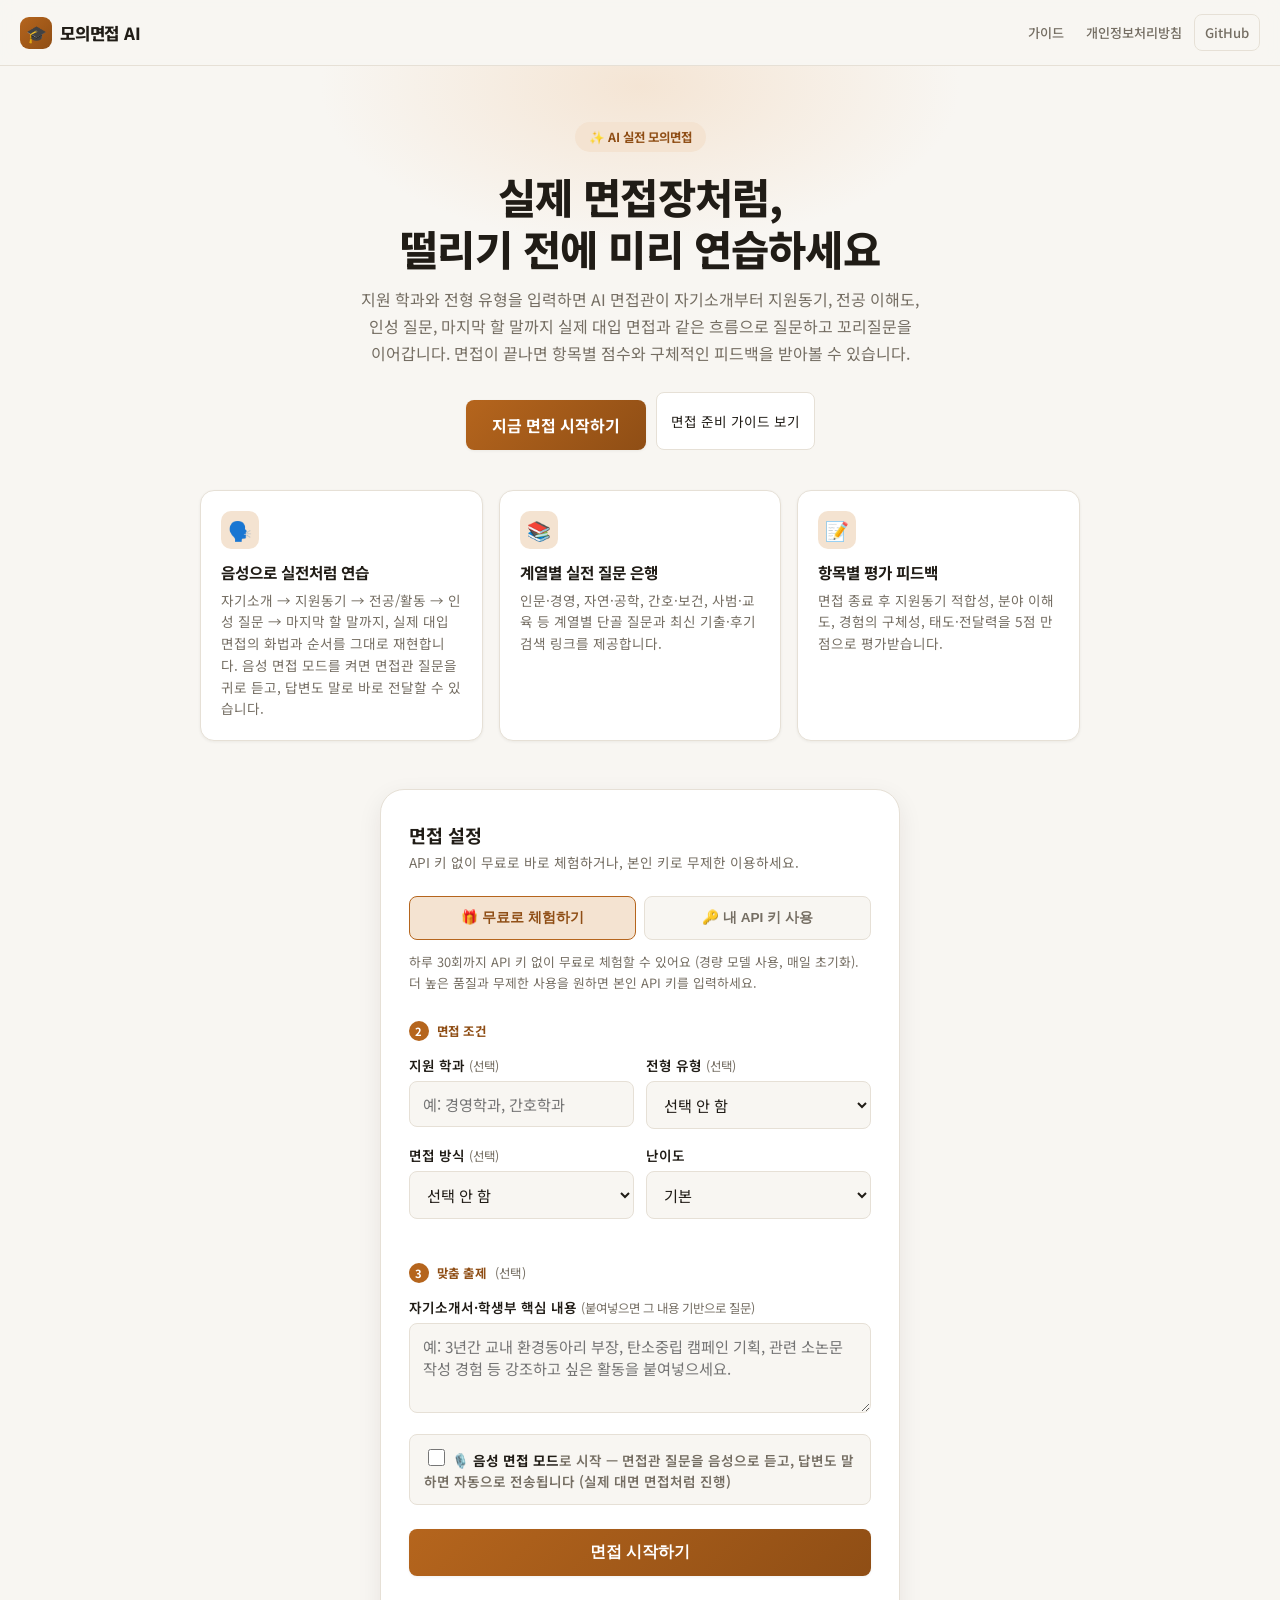
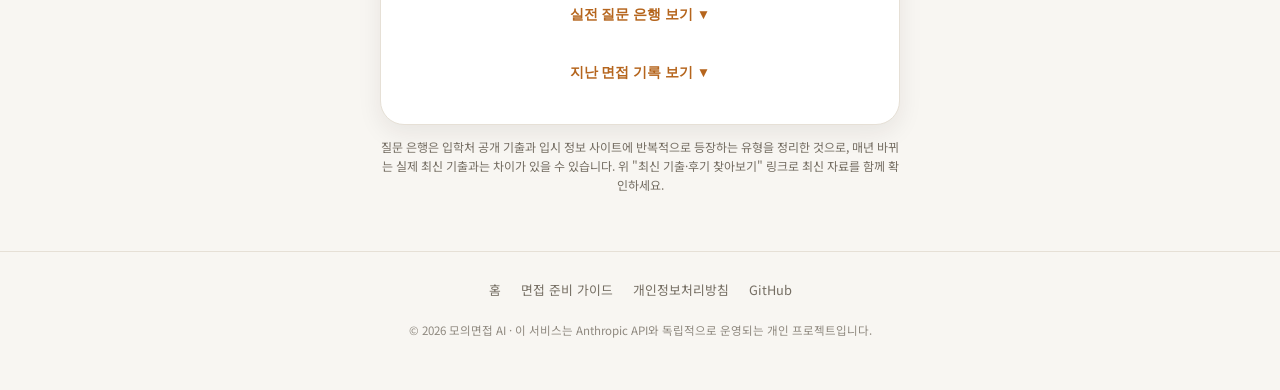
==== index.html @ 10a3ca6e "음성 면접 모드(TTS+STT 자동 대화) 및 최신 대학 면접 실제 방식 정보 추가 - 면접관 질문을 음성으로 읽어주고(Speech Synthesis), 답변도 음성으로   받아 " ====
<!doctype html>
<html lang="ko">
<head>
  <meta charset="UTF-8" />
  <meta name="viewport" content="width=device-width, initial-scale=1.0" />
  <title>모의면접 AI | 대학 입시 실전 면접 연습</title>
  <meta name="description" content="모의면접 AI — 지원 학과와 전형에 맞춰 AI 면접관과 실전처럼 대학 입시 모의면접을 연습하고, 계열별 질문 은행과 항목별 평가 피드백을 받아보세요." />
  <meta name="keywords" content="모의면접 AI, 대입면접, 대학입시, 모의면접, 학생부종합전형, 면접 기출문제, AI 면접 연습" />
  <link rel="canonical" href="https://kimyunsu1001-tech.github.io/univ-mock-interview/" />
  <link rel="icon" href="data:image/svg+xml,%3Csvg xmlns='http://www.w3.org/2000/svg' viewBox='0 0 100 100'%3E%3Ctext y='.9em' font-size='90'%3E%F0%9F%8E%93%3C/text%3E%3C/svg%3E" />
  <link rel="stylesheet" href="style.css" />
  <script async src="https://pagead2.googlesyndication.com/pagead/js/adsbygoogle.js?client=ca-pub-5684853152809871"
     crossorigin="anonymous"></script>
</head>
<body>
  <div id="app">

    <header class="top-nav" id="top-nav">
      <a href="index.html" class="brand"><span class="brand-mark">🎓</span>모의면접 AI</a>
      <nav>
        <a href="guide.html">가이드</a>
        <a href="privacy.html">개인정보처리방침</a>
        <a href="https://github.com/kimyunsu1001-tech/univ-mock-interview" target="_blank" rel="noopener" class="external">GitHub</a>
      </nav>
    </header>

    <section class="hero" id="hero-section">
      <span class="hero-eyebrow">✨ AI 실전 모의면접</span>
      <h1>실제 면접장처럼,<br />떨리기 전에 미리 연습하세요</h1>
      <p class="lead">
        지원 학과와 전형 유형을 입력하면 AI 면접관이 자기소개부터 지원동기,
        전공 이해도, 인성 질문, 마지막 할 말까지 실제 대입 면접과 같은 흐름으로
        질문하고 꼬리질문을 이어갑니다. 면접이 끝나면 항목별 점수와 구체적인
        피드백을 받아볼 수 있습니다.
      </p>
      <div class="hero-cta">
        <a href="#setup-card" class="primary-btn" style="width:auto; padding:13px 26px;">지금 면접 시작하기</a>
        <a href="guide.html" class="ghost-btn" style="display:inline-flex; align-items:center;">면접 준비 가이드 보기</a>
      </div>
    </section>

    <div class="features" id="features-section">
      <div class="feature-card">
        <div class="icon">🗣️</div>
        <h3>음성으로 실전처럼 연습</h3>
        <p>자기소개 → 지원동기 → 전공/활동 → 인성 질문 → 마지막 할 말까지, 실제 대입 면접의 화법과 순서를 그대로 재현합니다. 음성 면접 모드를 켜면 면접관 질문을 귀로 듣고, 답변도 말로 바로 전달할 수 있습니다.</p>
      </div>
      <div class="feature-card">
        <div class="icon">📚</div>
        <h3>계열별 실전 질문 은행</h3>
        <p>인문·경영, 자연·공학, 간호·보건, 사범·교육 등 계열별 단골 질문과 최신 기출·후기 검색 링크를 제공합니다.</p>
      </div>
      <div class="feature-card">
        <div class="icon">📝</div>
        <h3>항목별 평가 피드백</h3>
        <p>면접 종료 후 지원동기 적합성, 분야 이해도, 경험의 구체성, 태도·전달력을 5점 만점으로 평가받습니다.</p>
      </div>
    </div>

    <!-- 설정 화면 -->
    <section id="setup-screen" class="screen">
      <div class="card" id="setup-card">
        <h2 class="card-heading">면접 설정</h2>
        <p class="card-subheading">API 키 없이 무료로 바로 체험하거나, 본인 키로 무제한 이용하세요.</p>

        <div class="mode-tabs" role="tablist">
          <button type="button" id="mode-free-btn" class="mode-tab active" data-mode="free">🎁 무료로 체험하기</button>
          <button type="button" id="mode-own-btn" class="mode-tab" data-mode="own">🔑 내 API 키 사용</button>
        </div>
        <p id="mode-desc" class="mode-desc">
          하루 <strong>30회</strong>까지 API 키 없이 무료로 체험할 수 있어요 (경량 모델 사용, 매일 초기화).
          더 높은 품질과 무제한 사용을 원하면 본인 API 키를 입력하세요.
        </p>

        <div id="api-key-section" hidden>
          <div class="section-label"><span class="num">1</span> API 연결</div>

          <div class="field">
            <label for="api-key">Anthropic API Key <span class="hint">(본인 키, 브라우저에만 저장됨)</span></label>
            <input type="password" id="api-key" placeholder="sk-ant-..." autocomplete="off" />
            <p class="field-help">
              <a href="https://console.anthropic.com/settings/keys" target="_blank" rel="noopener">API 키 발급 방법 &rarr;</a>
            </p>
          </div>

          <div class="field">
            <label for="model">모델 ID <span class="hint">(필요 시 수정 가능)</span></label>
            <input type="text" id="model" value="claude-sonnet-5" />
          </div>
        </div>

        <div class="section-label"><span class="num">2</span> 면접 조건</div>

        <div class="grid-2">
          <div class="field">
            <label for="major">지원 학과 <span class="hint">(선택)</span></label>
            <input type="text" id="major" placeholder="예: 경영학과, 간호학과" />
          </div>
          <div class="field">
            <label for="admission-type">전형 유형 <span class="hint">(선택)</span></label>
            <select id="admission-type">
              <option value="">선택 안 함</option>
              <option value="학생부교과">학생부교과</option>
              <option value="학생부종합">학생부종합</option>
              <option value="논술">논술</option>
              <option value="정시">정시</option>
              <option value="기타">기타</option>
            </select>
          </div>
        </div>

        <div class="grid-2">
          <div class="field">
            <label for="interview-style">면접 방식 <span class="hint">(선택)</span></label>
            <select id="interview-style">
              <option value="">선택 안 함</option>
              <option value="인성면접">인성면접</option>
              <option value="서류기반면접">서류기반면접</option>
              <option value="제시문면접">제시문면접</option>
            </select>
          </div>
          <div class="field">
            <label for="difficulty">난이도</label>
            <select id="difficulty">
              <option value="기본">기본</option>
              <option value="심화">심화</option>
            </select>
          </div>
        </div>

        <div class="section-label"><span class="num">3</span> 맞춤 출제 <span class="hint" style="text-transform:none; font-weight:400;">(선택)</span></div>
        <div class="field">
          <label for="personal-info">자기소개서·학생부 핵심 내용 <span class="hint">(붙여넣으면 그 내용 기반으로 질문)</span></label>
          <textarea id="personal-info" rows="3" placeholder="예: 3년간 교내 환경동아리 부장, 탄소중립 캠페인 기획, 관련 소논문 작성 경험 등 강조하고 싶은 활동을 붙여넣으세요."></textarea>
        </div>

        <div class="field voice-mode-field" id="voice-mode-field" hidden>
          <label class="switch-label" for="voice-mode-checkbox">
            <input type="checkbox" id="voice-mode-checkbox" />
            <span>🎙️ <strong>음성 면접 모드</strong>로 시작 — 면접관 질문을 음성으로 듣고, 답변도 말하면 자동으로 전송됩니다 (실제 대면 면접처럼 진행)</span>
          </label>
        </div>

        <button id="start-btn" class="primary-btn">면접 시작하기</button>
        <p id="setup-error" class="error-msg" hidden></p>

        <button type="button" id="bank-toggle" class="link-btn">실전 질문 은행 보기 ▼</button>
        <div id="question-bank" class="question-bank" hidden>
          <div id="bank-categories"></div>
          <div class="latest-info">
            <h4>최신 기출·후기 찾아보기 <span class="hint">(지원 학과 입력 시 맞춤 검색)</span></h4>
            <div id="latest-links" class="latest-links"></div>
          </div>
        </div>

        <button type="button" id="history-toggle" class="link-btn" hidden>지난 면접 기록 보기 ▼</button>
        <div id="history-panel" class="question-bank" hidden>
          <div id="history-list"></div>
        </div>
      </div>
      <p class="bank-note">
        질문 은행은 입학처 공개 기출과 입시 정보 사이트에 반복적으로
        등장하는 유형을 정리한 것으로, 매년 바뀌는 실제 최신 기출과는
        차이가 있을 수 있습니다. 위 "최신 기출·후기 찾아보기" 링크로
        최신 자료를 함께 확인하세요.
      </p>
    </section>

    <!-- 면접 화면 -->
    <section id="interview-screen" class="screen" hidden>
      <header class="chat-header">
        <div class="chat-header-left">
          <div class="chat-avatar">🎓</div>
          <div class="chat-header-info">
            <strong id="header-title">모의면접</strong>
            <span id="header-sub" class="hint"></span>
          </div>
        </div>
        <div class="chat-header-right">
          <span id="chat-timer" class="chat-timer">⏱ 00:00</span>
          <button type="button" id="voice-mode-btn" class="ghost-btn" title="음성 면접 모드 켜기/끄기" hidden>🎙️ 음성모드</button>
          <button type="button" id="copy-btn" class="ghost-btn" title="대화 내용 복사">복사</button>
          <button id="restart-btn" class="ghost-btn" title="새 면접 시작">새 면접</button>
        </div>
      </header>

      <div class="progress-track"><div id="progress-fill" class="progress-fill"></div></div>

      <div id="messages" class="messages"></div>

      <form id="chat-form" class="chat-input-row">
        <button type="button" id="mic-btn" class="mic-btn" title="음성으로 답변" hidden>🎤</button>
        <textarea id="chat-input" placeholder="답변을 입력하세요..." rows="2"></textarea>
        <button type="submit" id="send-btn" class="primary-btn">전송</button>
      </form>
    </section>

  </div>

  <footer class="site-footer">
    <div class="foot-links">
      <a href="index.html">홈</a>
      <a href="guide.html">면접 준비 가이드</a>
      <a href="privacy.html">개인정보처리방침</a>
      <a href="https://github.com/kimyunsu1001-tech/univ-mock-interview" target="_blank" rel="noopener">GitHub</a>
    </div>
    <p class="foot-note">© 2026 모의면접 AI · 이 서비스는 Anthropic API와 독립적으로 운영되는 개인 프로젝트입니다.</p>
  </footer>

  <script src="app.js"></script>
</body>
</html>
---- style.css ----
@import url("https://fonts.googleapis.com/css2?family=Noto+Sans+KR:wght@400;500;600;700;800&display=swap");

:root {
  --bg: #f8f6f2;
  --bg-alt: #f1ede6;
  --card-bg: #ffffff;
  --text: #201c16;
  --text-muted: #756e63;
  --border: #e6e0d6;
  --accent: #b5651d;
  --accent-strong: #8f4e15;
  --accent-soft: #f4e3d1;
  --accent-contrast: #ffffff;
  --navy: #1f2a3c;
  --bubble-interviewer: #ffffff;
  --bubble-user: #b5651d;
  --bubble-user-text: #ffffff;
  --error: #c0392b;
  --success: #3a7d52;
  --radius-sm: 8px;
  --radius: 14px;
  --radius-lg: 24px;
  --shadow-sm: 0 1px 3px rgba(32, 28, 22, 0.06);
  --shadow-md: 0 8px 24px rgba(32, 28, 22, 0.08);
  --shadow-lg: 0 20px 48px rgba(32, 28, 22, 0.12);
}

@media (prefers-color-scheme: dark) {
  :root:not([data-theme="light"]) {
    --bg: #15161a;
    --bg-alt: #1b1c21;
    --card-bg: #1e2025;
    --text: #f1efe9;
    --text-muted: #9a978f;
    --border: #33353c;
    --accent: #e2965a;
    --accent-strong: #f0ac77;
    --accent-soft: #3a2c1e;
    --accent-contrast: #1a1508;
    --navy: #e9ecf2;
    --bubble-interviewer: #262830;
    --bubble-user: #e2965a;
    --bubble-user-text: #1a1508;
    --shadow-sm: 0 1px 3px rgba(0, 0, 0, 0.3);
    --shadow-md: 0 8px 24px rgba(0, 0, 0, 0.35);
    --shadow-lg: 0 20px 48px rgba(0, 0, 0, 0.45);
  }
}

:root[data-theme="dark"] {
  --bg: #15161a;
  --bg-alt: #1b1c21;
  --card-bg: #1e2025;
  --text: #f1efe9;
  --text-muted: #9a978f;
  --border: #33353c;
  --accent: #e2965a;
  --accent-strong: #f0ac77;
  --accent-soft: #3a2c1e;
  --accent-contrast: #1a1508;
  --navy: #e9ecf2;
  --bubble-interviewer: #262830;
  --bubble-user: #e2965a;
  --bubble-user-text: #1a1508;
  --shadow-sm: 0 1px 3px rgba(0, 0, 0, 0.3);
  --shadow-md: 0 8px 24px rgba(0, 0, 0, 0.35);
  --shadow-lg: 0 20px 48px rgba(0, 0, 0, 0.45);
}

* { box-sizing: border-box; }

html, body {
  margin: 0;
  padding: 0;
  height: 100%;
  background: var(--bg);
  color: var(--text);
  font-family: "Pretendard", "Noto Sans KR", "Apple SD Gothic Neo", "Malgun Gothic", -apple-system, BlinkMacSystemFont, sans-serif;
  -webkit-font-smoothing: antialiased;
}

a { color: inherit; }

#app {
  min-height: 100vh;
  display: flex;
  flex-direction: column;
}

.screen {
  flex: 1;
  display: flex;
  flex-direction: column;
}

.screen[hidden] {
  display: none;
}

/* ---- Top navigation ---- */
.top-nav[hidden] {
  display: none;
}

.top-nav {
  position: sticky;
  top: 0;
  z-index: 20;
  display: flex;
  align-items: center;
  justify-content: space-between;
  padding: 14px 20px;
  background: color-mix(in srgb, var(--bg) 88%, transparent);
  backdrop-filter: blur(10px);
  -webkit-backdrop-filter: blur(10px);
  border-bottom: 1px solid var(--border);
}

.brand {
  display: flex;
  align-items: center;
  gap: 8px;
  font-weight: 800;
  font-size: 1.05rem;
  text-decoration: none;
  color: var(--text);
  letter-spacing: -0.01em;
}

.brand .brand-mark {
  display: inline-flex;
  align-items: center;
  justify-content: center;
  width: 32px;
  height: 32px;
  border-radius: 9px;
  background: linear-gradient(135deg, var(--accent), var(--accent-strong));
  font-size: 1.05rem;
}

.top-nav nav {
  display: flex;
  align-items: center;
  gap: 2px;
  flex-shrink: 0;
}

.top-nav nav a {
  padding: 8px 10px;
  border-radius: var(--radius-sm);
  font-size: 0.82rem;
  font-weight: 500;
  text-decoration: none;
  color: var(--text-muted);
  white-space: nowrap;
  transition: background 0.15s, color 0.15s;
}

.top-nav nav a:hover {
  background: var(--accent-soft);
  color: var(--accent-strong);
}

@media (max-width: 480px) {
  .top-nav {
    padding: 12px 14px;
  }
  .brand {
    font-size: 0.95rem;
  }
  .brand .brand-mark {
    width: 28px;
    height: 28px;
    font-size: 0.9rem;
  }
  .top-nav nav a {
    padding: 7px 8px;
    font-size: 0.76rem;
  }
  .top-nav nav a.external {
    display: none;
  }
}

.top-nav nav a.external {
  border: 1px solid var(--border);
}

/* ---- Hero ---- */
.hero {
  position: relative;
  overflow: hidden;
  padding: 56px 20px 40px;
  text-align: center;
}

.hero::before {
  content: "";
  position: absolute;
  top: -140px;
  left: 50%;
  transform: translateX(-50%);
  width: 640px;
  height: 320px;
  background: radial-gradient(closest-side, var(--accent-soft), transparent);
  opacity: 0.9;
  pointer-events: none;
}

.hero-eyebrow {
  position: relative;
  display: inline-flex;
  align-items: center;
  gap: 6px;
  padding: 6px 14px;
  border-radius: 999px;
  background: var(--accent-soft);
  color: var(--accent-strong);
  font-size: 0.78rem;
  font-weight: 700;
  margin-bottom: 18px;
}

.hero h1 {
  position: relative;
  margin: 0 0 12px;
  font-size: clamp(1.8rem, 5vw, 2.6rem);
  font-weight: 800;
  letter-spacing: -0.02em;
  line-height: 1.25;
}

.hero p.lead {
  position: relative;
  max-width: 560px;
  margin: 0 auto 24px;
  color: var(--text-muted);
  font-size: 1rem;
  line-height: 1.7;
}

.hero-cta {
  position: relative;
  display: inline-flex;
  gap: 10px;
  flex-wrap: wrap;
  justify-content: center;
}

.hero-cta a {
  text-decoration: none;
}

/* ---- Feature cards ---- */
.features[hidden] {
  display: none;
}

.features {
  display: grid;
  grid-template-columns: repeat(3, 1fr);
  gap: 16px;
  max-width: 920px;
  margin: 0 auto;
  padding: 0 20px 48px;
}

@media (max-width: 720px) {
  .features { grid-template-columns: 1fr; }
}

.feature-card {
  background: var(--card-bg);
  border: 1px solid var(--border);
  border-radius: var(--radius);
  padding: 20px;
  box-shadow: var(--shadow-sm);
}

.feature-card .icon {
  display: inline-flex;
  align-items: center;
  justify-content: center;
  width: 38px;
  height: 38px;
  border-radius: 10px;
  background: var(--accent-soft);
  font-size: 1.2rem;
  margin-bottom: 12px;
}

.feature-card h3 {
  margin: 0 0 6px;
  font-size: 0.98rem;
}

.feature-card p {
  margin: 0;
  font-size: 0.85rem;
  color: var(--text-muted);
  line-height: 1.6;
}

/* ---- Setup / content screens ---- */
#setup-screen,
.center-screen {
  align-items: center;
  justify-content: flex-start;
  padding: 0 16px 56px;
}

.card {
  width: 100%;
  max-width: 520px;
  margin: 0 auto;
  background: var(--card-bg);
  border: 1px solid var(--border);
  border-radius: var(--radius-lg);
  box-shadow: var(--shadow-md);
  padding: 32px 28px;
}

.card-heading {
  margin: 0 0 4px;
  font-size: 1.15rem;
  font-weight: 700;
}

.card-subheading {
  margin: 0 0 24px;
  color: var(--text-muted);
  font-size: 0.85rem;
}

.section-label {
  display: flex;
  align-items: center;
  gap: 8px;
  font-size: 0.78rem;
  font-weight: 700;
  color: var(--accent-strong);
  text-transform: uppercase;
  letter-spacing: 0.04em;
  margin: 28px 0 14px;
}

.section-label:first-of-type { margin-top: 0; }

.section-label .num {
  display: inline-flex;
  align-items: center;
  justify-content: center;
  width: 20px;
  height: 20px;
  border-radius: 50%;
  background: var(--accent);
  color: var(--accent-contrast);
  font-size: 0.7rem;
}

.card.wide {
  max-width: 700px;
}

.mode-tabs {
  display: flex;
  gap: 8px;
  margin-bottom: 12px;
}

.mode-tab {
  flex: 1;
  padding: 12px 10px;
  border-radius: var(--radius-sm);
  border: 1px solid var(--border);
  background: var(--bg);
  color: var(--text-muted);
  font-size: 0.85rem;
  font-weight: 700;
  cursor: pointer;
  transition: background 0.15s, border-color 0.15s, color 0.15s;
}

.mode-tab.active {
  background: var(--accent-soft);
  border-color: var(--accent);
  color: var(--accent-strong);
}

.mode-desc {
  margin: 0 0 20px;
  font-size: 0.8rem;
  line-height: 1.6;
  color: var(--text-muted);
}

.free-quota-note {
  font-size: 0.78rem;
  color: var(--text-muted);
  margin-top: 4px;
}

.doc h2 {
  font-size: 1.05rem;
  margin: 24px 0 8px;
}

.doc h2:first-child { margin-top: 0; }

.doc p,
.doc li {
  font-size: 0.92rem;
  line-height: 1.75;
  color: var(--text);
}

.doc ul {
  padding-left: 20px;
  margin: 8px 0;
}

.doc code {
  background: var(--bg);
  padding: 1px 5px;
  border-radius: 4px;
  font-size: 0.85em;
}

.doc a { color: var(--accent); }

.site-footer {
  display: flex;
  flex-direction: column;
  align-items: center;
  gap: 12px;
  padding: 28px 16px 40px;
  border-top: 1px solid var(--border);
  margin-top: auto;
}

.site-footer .foot-links {
  display: flex;
  justify-content: center;
  gap: 20px;
  flex-wrap: wrap;
  font-size: 0.8rem;
}

.site-footer .foot-links a {
  color: var(--text-muted);
  text-decoration: none;
}

.site-footer .foot-links a:hover { text-decoration: underline; }

.site-footer .foot-note {
  font-size: 0.72rem;
  color: var(--text-muted);
  opacity: 0.8;
}

.field {
  margin-bottom: 16px;
}

.field label {
  display: block;
  font-size: 0.85rem;
  font-weight: 600;
  margin-bottom: 6px;
}

.hint {
  color: var(--text-muted);
  font-weight: 400;
  font-size: 0.78rem;
}

.field input[type="text"],
.field input[type="password"],
.field select,
.field textarea {
  width: 100%;
  padding: 11px 13px;
  border-radius: var(--radius-sm);
  border: 1px solid var(--border);
  background: var(--bg);
  color: var(--text);
  font-size: 0.95rem;
  font-family: inherit;
  transition: border-color 0.15s, box-shadow 0.15s;
}

.field input:focus,
.field select:focus,
.field textarea:focus {
  outline: none;
  border-color: var(--accent);
  box-shadow: 0 0 0 3px var(--accent-soft);
}

.field-help {
  margin: 6px 0 0;
  font-size: 0.78rem;
}

.field-help a {
  color: var(--accent);
}

.grid-2 {
  display: grid;
  grid-template-columns: 1fr 1fr;
  gap: 12px;
}

@media (max-width: 420px) {
  .grid-2 { grid-template-columns: 1fr; }
}

.primary-btn {
  width: 100%;
  padding: 13px 16px;
  border: none;
  border-radius: var(--radius-sm);
  background: linear-gradient(135deg, var(--accent), var(--accent-strong));
  color: var(--accent-contrast);
  font-size: 1rem;
  font-weight: 700;
  cursor: pointer;
  margin-top: 8px;
  box-shadow: var(--shadow-sm);
  transition: transform 0.12s, box-shadow 0.12s, opacity 0.12s;
}

.primary-btn:hover { box-shadow: var(--shadow-md); transform: translateY(-1px); }
.primary-btn:active { transform: translateY(0); }
.primary-btn:disabled { opacity: 0.55; cursor: not-allowed; transform: none; box-shadow: none; }

.ghost-btn {
  padding: 8px 14px;
  border: 1px solid var(--border);
  border-radius: var(--radius-sm);
  background: var(--card-bg);
  color: var(--text);
  cursor: pointer;
  font-size: 0.85rem;
  transition: background 0.15s;
}

.ghost-btn:hover { background: var(--accent-soft); }

.ghost-btn.active {
  background: var(--accent-soft);
  border-color: var(--accent);
  color: var(--accent-strong);
}

.switch-label {
  display: flex;
  align-items: flex-start;
  gap: 10px;
  padding: 12px 14px;
  border: 1px solid var(--border);
  border-radius: var(--radius-sm);
  background: var(--bg);
  cursor: pointer;
  font-size: 0.82rem;
  line-height: 1.55;
  color: var(--text-muted);
}

.switch-label input[type="checkbox"] {
  flex-shrink: 0;
  width: 17px;
  height: 17px;
  margin-top: 2px;
  accent-color: var(--accent);
  cursor: pointer;
}

.switch-label strong { color: var(--text); }

.error-msg {
  color: var(--error);
  font-size: 0.85rem;
  margin-top: 12px;
}

.link-btn {
  display: block;
  width: 100%;
  margin-top: 20px;
  padding: 10px 0;
  border: none;
  background: transparent;
  color: var(--accent);
  font-size: 0.85rem;
  font-weight: 700;
  cursor: pointer;
  text-align: center;
  border-radius: var(--radius-sm);
  transition: background 0.15s;
}

.link-btn:hover { background: var(--accent-soft); }

.question-bank {
  border: 1px solid var(--border);
  border-radius: var(--radius);
  padding: 16px;
  margin-top: 4px;
  background: var(--bg-alt);
}

.bank-category { margin-bottom: 14px; }
.bank-category:last-child { margin-bottom: 0; }

.bank-category h4 {
  margin: 0 0 6px;
  font-size: 0.85rem;
  color: var(--accent-strong);
}

.bank-category ul {
  margin: 0;
  padding-left: 18px;
  font-size: 0.85rem;
  line-height: 1.65;
  color: var(--text);
}

.latest-info {
  margin-top: 16px;
  padding-top: 14px;
  border-top: 1px dashed var(--border);
}

.latest-info h4 {
  margin: 0 0 8px;
  font-size: 0.85rem;
}

.latest-links {
  display: flex;
  flex-direction: column;
  gap: 6px;
}

.latest-links a {
  font-size: 0.82rem;
  color: var(--accent);
  text-decoration: none;
}

.latest-links a:hover { text-decoration: underline; }

.bank-note {
  margin: 12px auto 0;
  max-width: 520px;
  font-size: 0.75rem;
  color: var(--text-muted);
  line-height: 1.6;
  text-align: center;
}

/* ---- History panel ---- */
.history-item {
  border: 1px solid var(--border);
  border-radius: var(--radius-sm);
  padding: 12px 14px;
  margin-bottom: 10px;
  background: var(--card-bg);
}

.history-item:last-child { margin-bottom: 0; }

.history-item-head {
  display: flex;
  align-items: center;
  justify-content: space-between;
  gap: 8px;
  cursor: pointer;
}

.history-item-title {
  font-size: 0.85rem;
  font-weight: 600;
}

.history-item-meta {
  font-size: 0.75rem;
  color: var(--text-muted);
  margin-top: 2px;
}

.history-item-actions {
  display: flex;
  gap: 6px;
  flex-shrink: 0;
}

.history-item-actions button {
  border: none;
  background: transparent;
  color: var(--text-muted);
  cursor: pointer;
  font-size: 0.78rem;
  padding: 4px 8px;
  border-radius: 6px;
}

.history-item-actions button:hover { background: var(--accent-soft); color: var(--accent-strong); }

.history-item-body {
  margin-top: 10px;
  padding-top: 10px;
  border-top: 1px dashed var(--border);
  font-size: 0.82rem;
  line-height: 1.6;
  white-space: pre-wrap;
  max-height: 260px;
  overflow-y: auto;
  color: var(--text);
}

.history-empty {
  font-size: 0.82rem;
  color: var(--text-muted);
  text-align: center;
  padding: 8px 0;
}

/* ---- Interview screen ---- */
#interview-screen {
  height: 100vh;
  background: var(--bg-alt);
}

.chat-header {
  display: flex;
  align-items: center;
  justify-content: space-between;
  gap: 12px;
  padding: 12px 16px;
  border-bottom: 1px solid var(--border);
  background: color-mix(in srgb, var(--bg-alt) 90%, transparent);
  backdrop-filter: blur(10px);
  -webkit-backdrop-filter: blur(10px);
}

.chat-header-left {
  display: flex;
  align-items: center;
  gap: 10px;
  min-width: 0;
}

.chat-avatar {
  flex-shrink: 0;
  display: inline-flex;
  align-items: center;
  justify-content: center;
  width: 34px;
  height: 34px;
  border-radius: 10px;
  background: linear-gradient(135deg, var(--accent), var(--accent-strong));
  font-size: 1rem;
}

.chat-header-info { display: flex; flex-direction: column; gap: 1px; min-width: 0; }
.chat-header-info strong {
  font-size: 0.92rem;
  white-space: nowrap;
  overflow: hidden;
  text-overflow: ellipsis;
}
.chat-header-info .hint {
  white-space: nowrap;
  overflow: hidden;
  text-overflow: ellipsis;
}

.chat-header-right {
  display: flex;
  align-items: center;
  gap: 6px;
  flex-shrink: 0;
}

.chat-timer {
  font-size: 0.78rem;
  font-weight: 700;
  color: var(--text-muted);
  font-variant-numeric: tabular-nums;
  padding: 0 4px;
}

.chat-header-right .ghost-btn {
  padding: 7px 10px;
  font-size: 0.78rem;
}

.progress-track {
  height: 3px;
  background: var(--border);
  flex-shrink: 0;
}

.progress-fill {
  height: 100%;
  width: 0%;
  background: linear-gradient(90deg, var(--accent), var(--accent-strong));
  transition: width 0.4s ease;
}

.mic-btn {
  flex-shrink: 0;
  width: 46px;
  height: 46px;
  border-radius: var(--radius);
  border: 1px solid var(--border);
  background: var(--card-bg);
  font-size: 1.1rem;
  cursor: pointer;
  transition: background 0.15s, border-color 0.15s;
}

.mic-btn:hover { background: var(--accent-soft); }

.mic-btn.recording {
  background: var(--error);
  border-color: var(--error);
  animation: mic-pulse 1.1s ease-in-out infinite;
}

@keyframes mic-pulse {
  0%, 100% { box-shadow: 0 0 0 0 rgba(192, 57, 43, 0.45); }
  50% { box-shadow: 0 0 0 8px rgba(192, 57, 43, 0); }
}

@media (max-width: 480px) {
  .chat-header-info strong { max-width: 34vw; }
  .chat-timer { display: none; }
  .chat-header-right .ghost-btn { padding: 6px 8px; font-size: 0.72rem; }
}

.messages {
  flex: 1;
  overflow-y: auto;
  padding: 20px 16px;
  display: flex;
  flex-direction: column;
  gap: 14px;
}

.msg-row {
  display: flex;
  align-items: flex-end;
  gap: 8px;
  max-width: 84%;
  animation: msg-in 0.2s ease;
}

.msg-row.user { align-self: flex-end; flex-direction: row-reverse; }
.msg-row.interviewer { align-self: flex-start; }

.msg-avatar {
  flex-shrink: 0;
  display: inline-flex;
  align-items: center;
  justify-content: center;
  width: 26px;
  height: 26px;
  border-radius: 8px;
  font-size: 0.85rem;
  background: var(--accent-soft);
}

.msg-row.user .msg-avatar {
  background: linear-gradient(135deg, var(--accent), var(--accent-strong));
}

.bubble {
  padding: 11px 15px;
  border-radius: 16px;
  line-height: 1.55;
  font-size: 0.94rem;
  white-space: pre-wrap;
  word-break: break-word;
  box-shadow: var(--shadow-sm);
}

.bubble.interviewer {
  background: var(--bubble-interviewer);
  border: 1px solid var(--border);
  border-bottom-left-radius: 4px;
}

.bubble.user {
  background: var(--bubble-user);
  color: var(--bubble-user-text);
  border-bottom-right-radius: 4px;
}

.bubble.system {
  align-self: center;
  background: transparent;
  color: var(--text-muted);
  font-size: 0.8rem;
  max-width: 90%;
  text-align: center;
  box-shadow: none;
  margin: 0 auto;
}

.bubble.loading {
  color: var(--text-muted);
  font-style: italic;
}

@keyframes msg-in {
  from { opacity: 0; transform: translateY(6px); }
  to { opacity: 1; transform: translateY(0); }
}

.chat-input-row {
  display: flex;
  align-items: flex-end;
  gap: 8px;
  padding: 12px 16px;
  border-top: 1px solid var(--border);
  background: var(--card-bg);
}

.chat-input-row textarea {
  flex: 1;
  resize: none;
  padding: 12px 14px;
  border-radius: var(--radius);
  border: 1px solid var(--border);
  background: var(--bg);
  color: var(--text);
  font-family: inherit;
  font-size: 0.95rem;
  transition: border-color 0.15s, box-shadow 0.15s;
}

.chat-input-row textarea:focus {
  outline: none;
  border-color: var(--accent);
  box-shadow: 0 0 0 3px var(--accent-soft);
}

.chat-input-row .primary-btn {
  width: auto;
  margin-top: 0;
  padding: 0 22px;
  height: 46px;
}
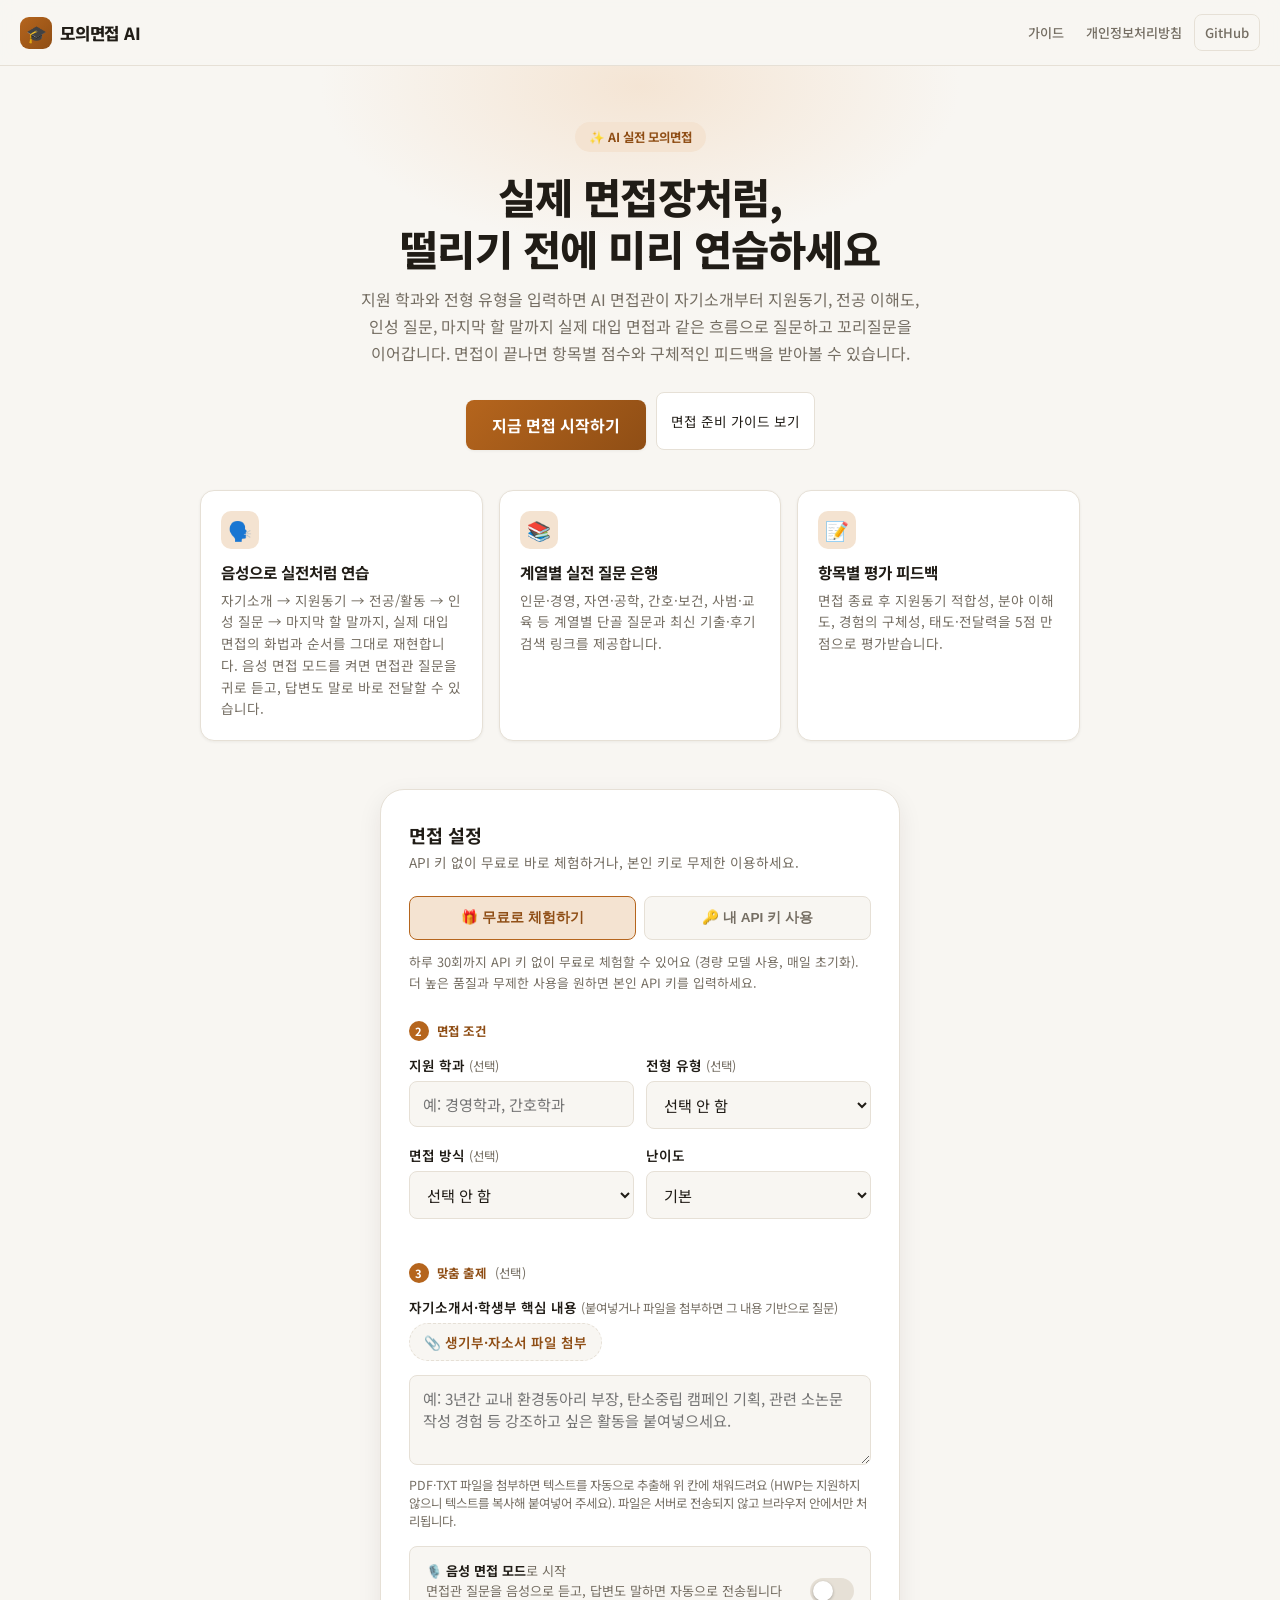
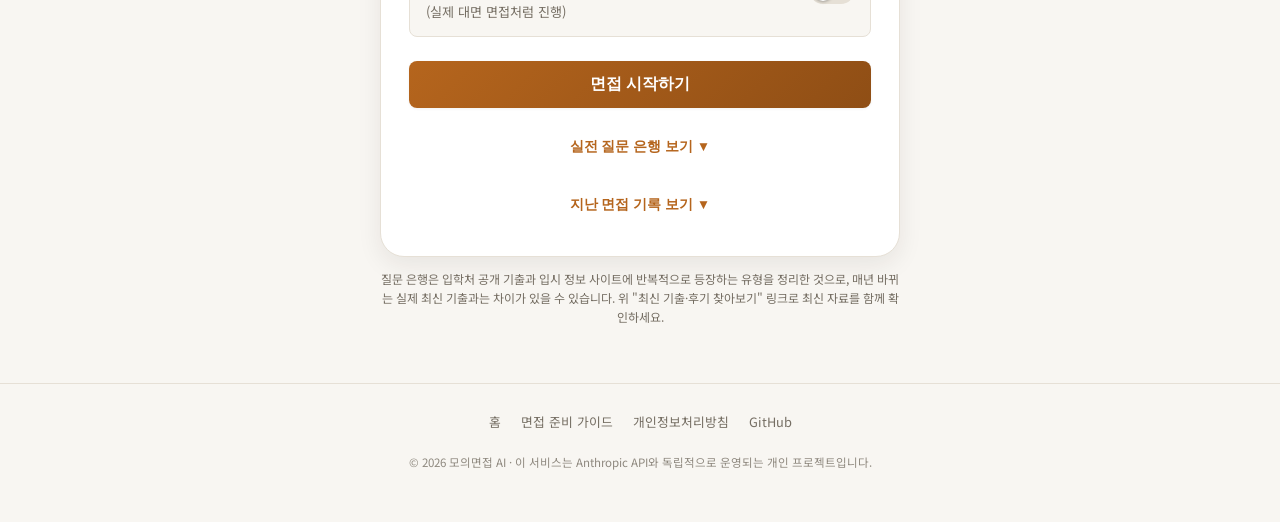
==== commit 38a696d4: "생기부·자소서 PDF/TXT 파일 첨부 기능 추가 - PDF.js(CDN)를 이용해 브라우저 안에서만 텍스트를 추출하는 파일 첨부   버튼을 "맞춤 출제" 영역에 추가 (파일은 서" ====
--- a/index.html
+++ b/index.html
@@ -130,16 +130,23 @@
 
         <div class="section-label"><span class="num">3</span> 맞춤 출제 <span class="hint" style="text-transform:none; font-weight:400;">(선택)</span></div>
         <div class="field">
-          <label for="personal-info">자기소개서·학생부 핵심 내용 <span class="hint">(붙여넣으면 그 내용 기반으로 질문)</span></label>
+          <label for="personal-info">자기소개서·학생부 핵심 내용 <span class="hint">(붙여넣거나 파일을 첨부하면 그 내용 기반으로 질문)</span></label>
+          <div class="file-upload-row">
+            <label for="personal-info-file" class="file-upload-btn">📎 생기부·자소서 파일 첨부</label>
+            <input type="file" id="personal-info-file" accept=".pdf,.txt,application/pdf,text/plain" hidden />
+            <span id="file-upload-status" class="file-upload-status"></span>
+          </div>
           <textarea id="personal-info" rows="3" placeholder="예: 3년간 교내 환경동아리 부장, 탄소중립 캠페인 기획, 관련 소논문 작성 경험 등 강조하고 싶은 활동을 붙여넣으세요."></textarea>
-        </div>
-
-        <div class="field voice-mode-field" id="voice-mode-field" hidden>
-          <label class="switch-label" for="voice-mode-checkbox">
+          <p class="field-help">PDF·TXT 파일을 첨부하면 텍스트를 자동으로 추출해 위 칸에 채워드려요 (HWP는 지원하지 않으니 텍스트를 복사해 붙여넣어 주세요). 파일은 서버로 전송되지 않고 브라우저 안에서만 처리됩니다.</p>
+        </div>
+
+        <label class="toggle-row" id="voice-mode-field" for="voice-mode-checkbox" hidden>
+          <span class="toggle-row-text">🎙️ <strong>음성 면접 모드</strong>로 시작<br />면접관 질문을 음성으로 듣고, 답변도 말하면 자동으로 전송됩니다 (실제 대면 면접처럼 진행)</span>
+          <span class="toggle-switch">
             <input type="checkbox" id="voice-mode-checkbox" />
-            <span>🎙️ <strong>음성 면접 모드</strong>로 시작 — 면접관 질문을 음성으로 듣고, 답변도 말하면 자동으로 전송됩니다 (실제 대면 면접처럼 진행)</span>
-          </label>
-        </div>
+            <span class="toggle-slider"></span>
+          </span>
+        </label>
 
         <button id="start-btn" class="primary-btn">면접 시작하기</button>
         <p id="setup-error" class="error-msg" hidden></p>
@@ -178,7 +185,10 @@
         </div>
         <div class="chat-header-right">
           <span id="chat-timer" class="chat-timer">⏱ 00:00</span>
-          <button type="button" id="voice-mode-btn" class="ghost-btn" title="음성 면접 모드 켜기/끄기" hidden>🎙️ 음성모드</button>
+          <button type="button" id="voice-mode-btn" class="voice-toggle-btn" title="음성 면접 모드 켜기/끄기" hidden>
+            <span class="voice-toggle-dot"></span>
+            <span>🎙️ 음성모드</span>
+          </button>
           <button type="button" id="copy-btn" class="ghost-btn" title="대화 내용 복사">복사</button>
           <button id="restart-btn" class="ghost-btn" title="새 면접 시작">새 면접</button>
         </div>
--- a/style.css
+++ b/style.css
@@ -502,11 +502,49 @@
 .field-help {
   margin: 6px 0 0;
   font-size: 0.78rem;
+  color: var(--text-muted);
 }
 
 .field-help a {
   color: var(--accent);
 }
+
+.file-upload-row {
+  display: flex;
+  align-items: center;
+  flex-wrap: wrap;
+  gap: 10px;
+  margin-bottom: 8px;
+}
+
+.file-upload-btn {
+  display: inline-flex;
+  align-items: center;
+  gap: 6px;
+  padding: 8px 14px;
+  border-radius: 999px;
+  border: 1px dashed var(--border);
+  background: var(--bg);
+  color: var(--accent-strong);
+  font-size: 0.8rem;
+  font-weight: 600;
+  cursor: pointer;
+  transition: background 0.15s, border-color 0.15s;
+}
+
+.file-upload-btn:hover {
+  background: var(--accent-soft);
+  border-color: var(--accent);
+}
+
+.file-upload-status {
+  font-size: 0.78rem;
+  color: var(--text-muted);
+  line-height: 1.5;
+}
+
+.file-upload-status.error { color: var(--error); }
+.file-upload-status.success { color: var(--success); }
 
 .grid-2 {
   display: grid;
@@ -556,30 +594,126 @@
   color: var(--accent-strong);
 }
 
-.switch-label {
-  display: flex;
-  align-items: flex-start;
-  gap: 10px;
-  padding: 12px 14px;
+.toggle-row {
+  display: flex;
+  align-items: center;
+  justify-content: space-between;
+  gap: 14px;
+  padding: 14px 16px;
   border: 1px solid var(--border);
   border-radius: var(--radius-sm);
   background: var(--bg);
   cursor: pointer;
+  margin-bottom: 16px;
+  transition: border-color 0.15s;
+}
+
+.toggle-row:has(input:checked) {
+  border-color: var(--accent);
+}
+
+.toggle-row[hidden] { display: none; }
+
+.toggle-row-text {
   font-size: 0.82rem;
   line-height: 1.55;
   color: var(--text-muted);
 }
 
-.switch-label input[type="checkbox"] {
+.toggle-row-text strong { color: var(--text); }
+
+.toggle-switch {
+  position: relative;
   flex-shrink: 0;
-  width: 17px;
-  height: 17px;
-  margin-top: 2px;
-  accent-color: var(--accent);
+  width: 44px;
+  height: 26px;
+}
+
+.toggle-switch input {
+  position: absolute;
+  opacity: 0;
+  width: 100%;
+  height: 100%;
+  margin: 0;
   cursor: pointer;
 }
 
-.switch-label strong { color: var(--text); }
+.toggle-slider {
+  position: absolute;
+  inset: 0;
+  background: var(--border);
+  border-radius: 999px;
+  pointer-events: none;
+  transition: background 0.2s;
+}
+
+.toggle-slider::before {
+  content: "";
+  position: absolute;
+  width: 20px;
+  height: 20px;
+  left: 3px;
+  top: 3px;
+  background: #ffffff;
+  border-radius: 50%;
+  box-shadow: 0 1px 3px rgba(0, 0, 0, 0.3);
+  transition: transform 0.2s;
+}
+
+.toggle-switch input:checked + .toggle-slider {
+  background: linear-gradient(135deg, var(--accent), var(--accent-strong));
+}
+
+.toggle-switch input:checked + .toggle-slider::before {
+  transform: translateX(18px);
+}
+
+.toggle-switch input:focus-visible + .toggle-slider {
+  box-shadow: 0 0 0 3px var(--accent-soft);
+}
+
+/* ---- Voice mode pill button (chat header) ---- */
+.voice-toggle-btn {
+  display: inline-flex;
+  align-items: center;
+  gap: 6px;
+  padding: 7px 12px 7px 10px;
+  border-radius: 999px;
+  border: 1px solid var(--border);
+  background: var(--card-bg);
+  color: var(--text-muted);
+  font-size: 0.78rem;
+  font-weight: 600;
+  cursor: pointer;
+  transition: background 0.15s, border-color 0.15s, color 0.15s;
+}
+
+.voice-toggle-btn:hover { background: var(--accent-soft); }
+
+.voice-toggle-dot {
+  width: 8px;
+  height: 8px;
+  border-radius: 50%;
+  background: var(--text-muted);
+  flex-shrink: 0;
+  transition: background 0.15s, box-shadow 0.15s;
+}
+
+.voice-toggle-btn.active {
+  background: var(--accent-soft);
+  border-color: var(--accent);
+  color: var(--accent-strong);
+}
+
+.voice-toggle-btn.active .voice-toggle-dot {
+  background: var(--success);
+  box-shadow: 0 0 0 3px color-mix(in srgb, var(--success) 30%, transparent);
+}
+
+@media (max-width: 480px) {
+  .voice-toggle-btn span:last-child { display: none; }
+  .voice-toggle-btn { padding: 7px 8px; }
+}
 
 .error-msg {
   color: var(--error);
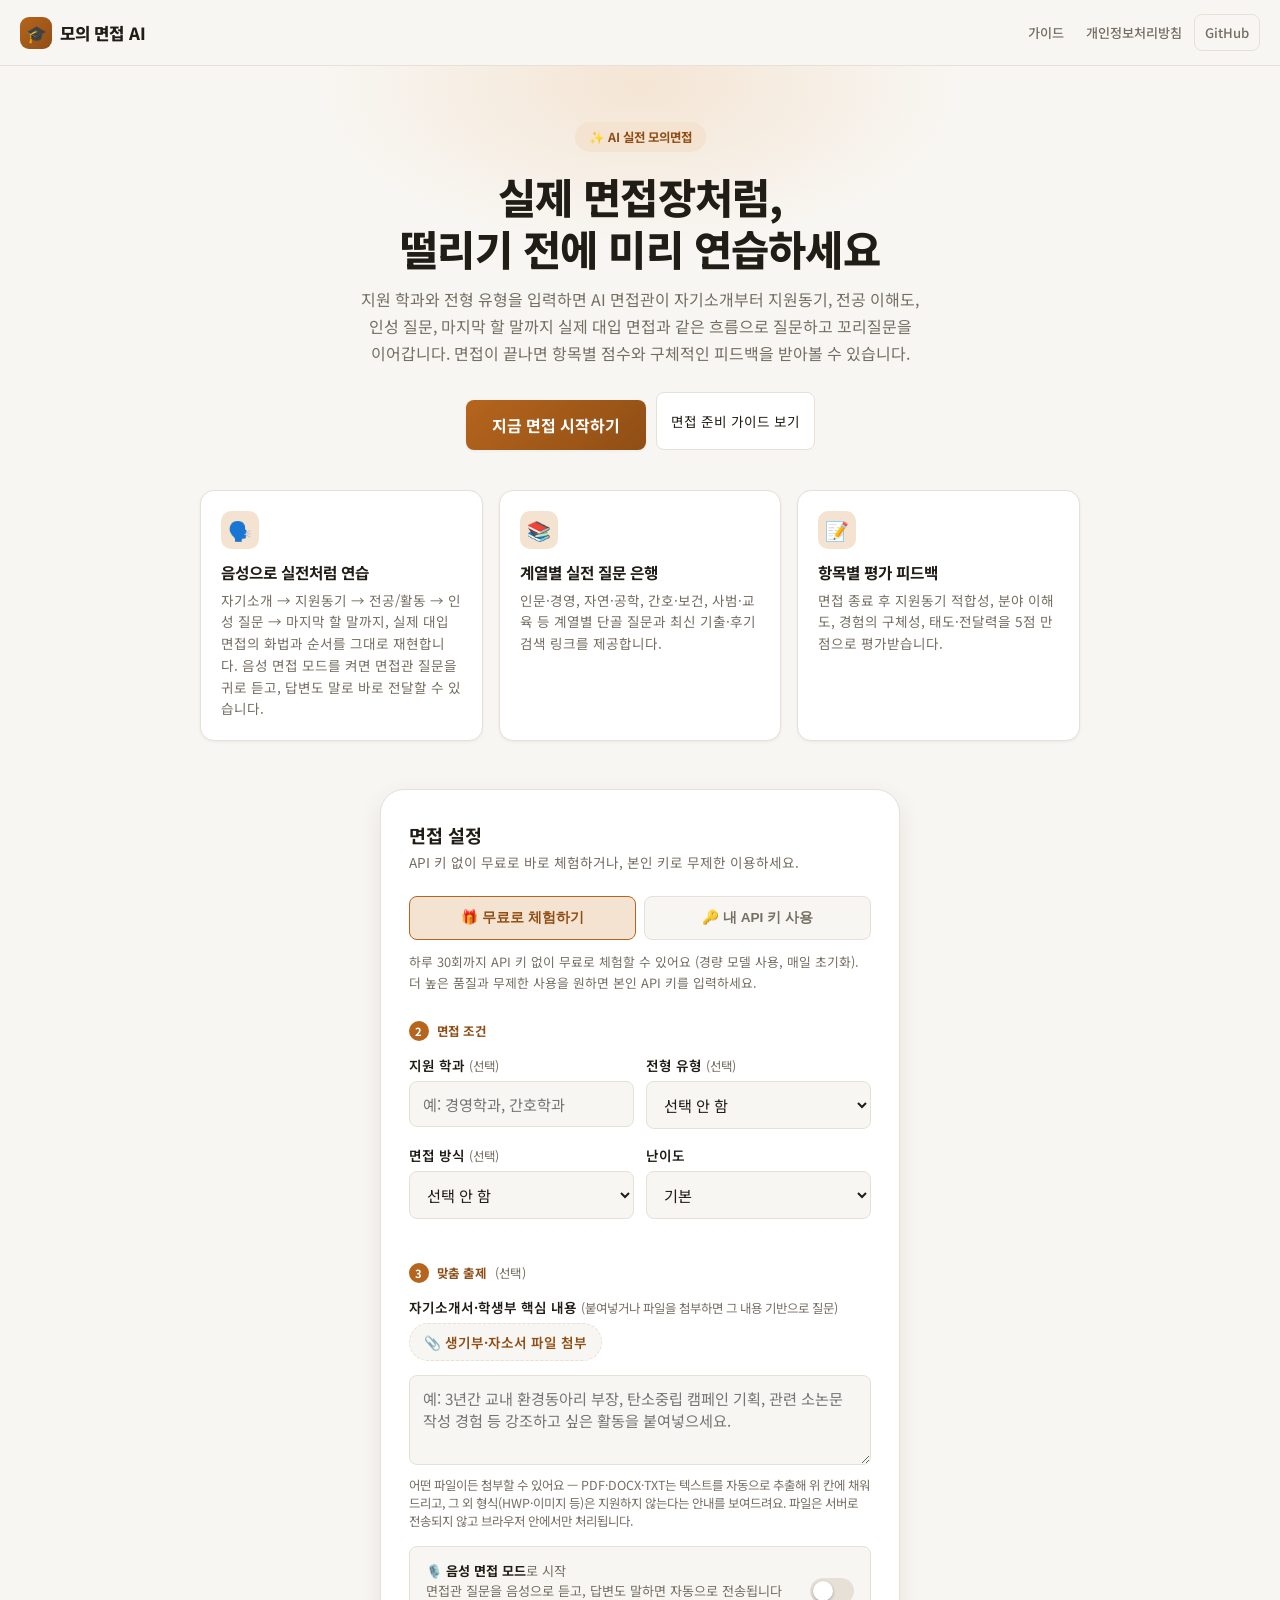
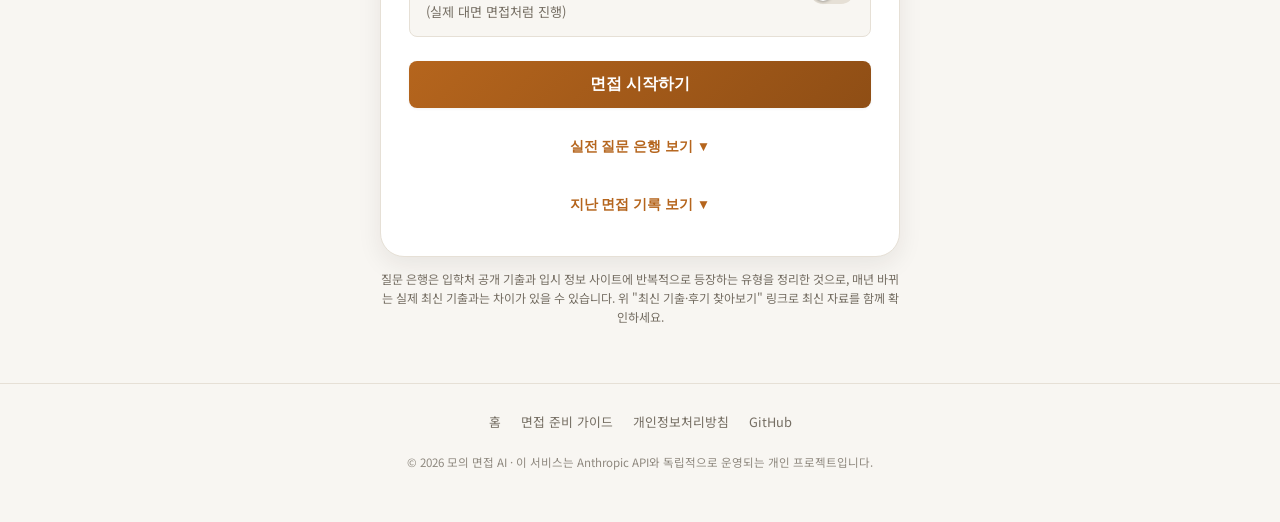
==== commit f9bebedb: "답변 적절성 경고 시스템 및 파일 첨부 형식 확장, 브랜드명 수정 - 지원자의 답변이 질문 의도와 다르거나 회피성·성의 없음·모순·부적절한   태도일 때 AI가 경고 문구를 붙이도" ====
--- a/index.html
+++ b/index.html
@@ -3,9 +3,9 @@
 <head>
   <meta charset="UTF-8" />
   <meta name="viewport" content="width=device-width, initial-scale=1.0" />
-  <title>모의면접 AI | 대학 입시 실전 면접 연습</title>
-  <meta name="description" content="모의면접 AI — 지원 학과와 전형에 맞춰 AI 면접관과 실전처럼 대학 입시 모의면접을 연습하고, 계열별 질문 은행과 항목별 평가 피드백을 받아보세요." />
-  <meta name="keywords" content="모의면접 AI, 대입면접, 대학입시, 모의면접, 학생부종합전형, 면접 기출문제, AI 면접 연습" />
+  <title>모의 면접 AI | 대학 입시 실전 면접 연습</title>
+  <meta name="description" content="모의 면접 AI — 지원 학과와 전형에 맞춰 AI 면접관과 실전처럼 대학 입시 모의면접을 연습하고, 계열별 질문 은행과 항목별 평가 피드백을 받아보세요." />
+  <meta name="keywords" content="모의 면접 AI, 대입면접, 대학입시, 모의면접, 학생부종합전형, 면접 기출문제, AI 면접 연습" />
   <link rel="canonical" href="https://kimyunsu1001-tech.github.io/univ-mock-interview/" />
   <link rel="icon" href="data:image/svg+xml,%3Csvg xmlns='http://www.w3.org/2000/svg' viewBox='0 0 100 100'%3E%3Ctext y='.9em' font-size='90'%3E%F0%9F%8E%93%3C/text%3E%3C/svg%3E" />
   <link rel="stylesheet" href="style.css" />
@@ -16,7 +16,7 @@
   <div id="app">
 
     <header class="top-nav" id="top-nav">
-      <a href="index.html" class="brand"><span class="brand-mark">🎓</span>모의면접 AI</a>
+      <a href="index.html" class="brand"><span class="brand-mark">🎓</span>모의 면접 AI</a>
       <nav>
         <a href="guide.html">가이드</a>
         <a href="privacy.html">개인정보처리방침</a>
@@ -133,11 +133,11 @@
           <label for="personal-info">자기소개서·학생부 핵심 내용 <span class="hint">(붙여넣거나 파일을 첨부하면 그 내용 기반으로 질문)</span></label>
           <div class="file-upload-row">
             <label for="personal-info-file" class="file-upload-btn">📎 생기부·자소서 파일 첨부</label>
-            <input type="file" id="personal-info-file" accept=".pdf,.txt,application/pdf,text/plain" hidden />
+            <input type="file" id="personal-info-file" hidden />
             <span id="file-upload-status" class="file-upload-status"></span>
           </div>
           <textarea id="personal-info" rows="3" placeholder="예: 3년간 교내 환경동아리 부장, 탄소중립 캠페인 기획, 관련 소논문 작성 경험 등 강조하고 싶은 활동을 붙여넣으세요."></textarea>
-          <p class="field-help">PDF·TXT 파일을 첨부하면 텍스트를 자동으로 추출해 위 칸에 채워드려요 (HWP는 지원하지 않으니 텍스트를 복사해 붙여넣어 주세요). 파일은 서버로 전송되지 않고 브라우저 안에서만 처리됩니다.</p>
+          <p class="field-help">어떤 파일이든 첨부할 수 있어요 — PDF·DOCX·TXT는 텍스트를 자동으로 추출해 위 칸에 채워드리고, 그 외 형식(HWP·이미지 등)은 지원하지 않는다는 안내를 보여드려요. 파일은 서버로 전송되지 않고 브라우저 안에서만 처리됩니다.</p>
         </div>
 
         <label class="toggle-row" id="voice-mode-field" for="voice-mode-checkbox" hidden>
@@ -187,7 +187,8 @@
           <span id="chat-timer" class="chat-timer">⏱ 00:00</span>
           <button type="button" id="voice-mode-btn" class="voice-toggle-btn" title="음성 면접 모드 켜기/끄기" hidden>
             <span class="voice-toggle-dot"></span>
-            <span>🎙️ 음성모드</span>
+            <span class="voice-toggle-icon">🎙️</span>
+            <span class="voice-toggle-label">음성모드</span>
           </button>
           <button type="button" id="copy-btn" class="ghost-btn" title="대화 내용 복사">복사</button>
           <button id="restart-btn" class="ghost-btn" title="새 면접 시작">새 면접</button>
@@ -214,7 +215,7 @@
       <a href="privacy.html">개인정보처리방침</a>
       <a href="https://github.com/kimyunsu1001-tech/univ-mock-interview" target="_blank" rel="noopener">GitHub</a>
     </div>
-    <p class="foot-note">© 2026 모의면접 AI · 이 서비스는 Anthropic API와 독립적으로 운영되는 개인 프로젝트입니다.</p>
+    <p class="foot-note">© 2026 모의 면접 AI · 이 서비스는 Anthropic API와 독립적으로 운영되는 개인 프로젝트입니다.</p>
   </footer>
 
   <script src="app.js"></script>
--- a/style.css
+++ b/style.css
@@ -711,8 +711,8 @@
 }
 
 @media (max-width: 480px) {
-  .voice-toggle-btn span:last-child { display: none; }
-  .voice-toggle-btn { padding: 7px 8px; }
+  .voice-toggle-label { display: none; }
+  .voice-toggle-btn { padding: 7px 9px; }
 }
 
 .error-msg {
@@ -1053,6 +1053,25 @@
   font-style: italic;
 }
 
+.bubble.warning {
+  align-self: center;
+  max-width: 92%;
+  display: flex;
+  align-items: flex-start;
+  gap: 8px;
+  background: color-mix(in srgb, var(--error) 12%, var(--card-bg));
+  border: 1px solid color-mix(in srgb, var(--error) 40%, var(--border));
+  color: var(--error);
+  font-size: 0.85rem;
+  font-weight: 700;
+  line-height: 1.5;
+  box-shadow: none;
+}
+
+.bubble.warning .warning-icon {
+  flex-shrink: 0;
+}
+
 @keyframes msg-in {
   from { opacity: 0; transform: translateY(6px); }
   to { opacity: 1; transform: translateY(0); }
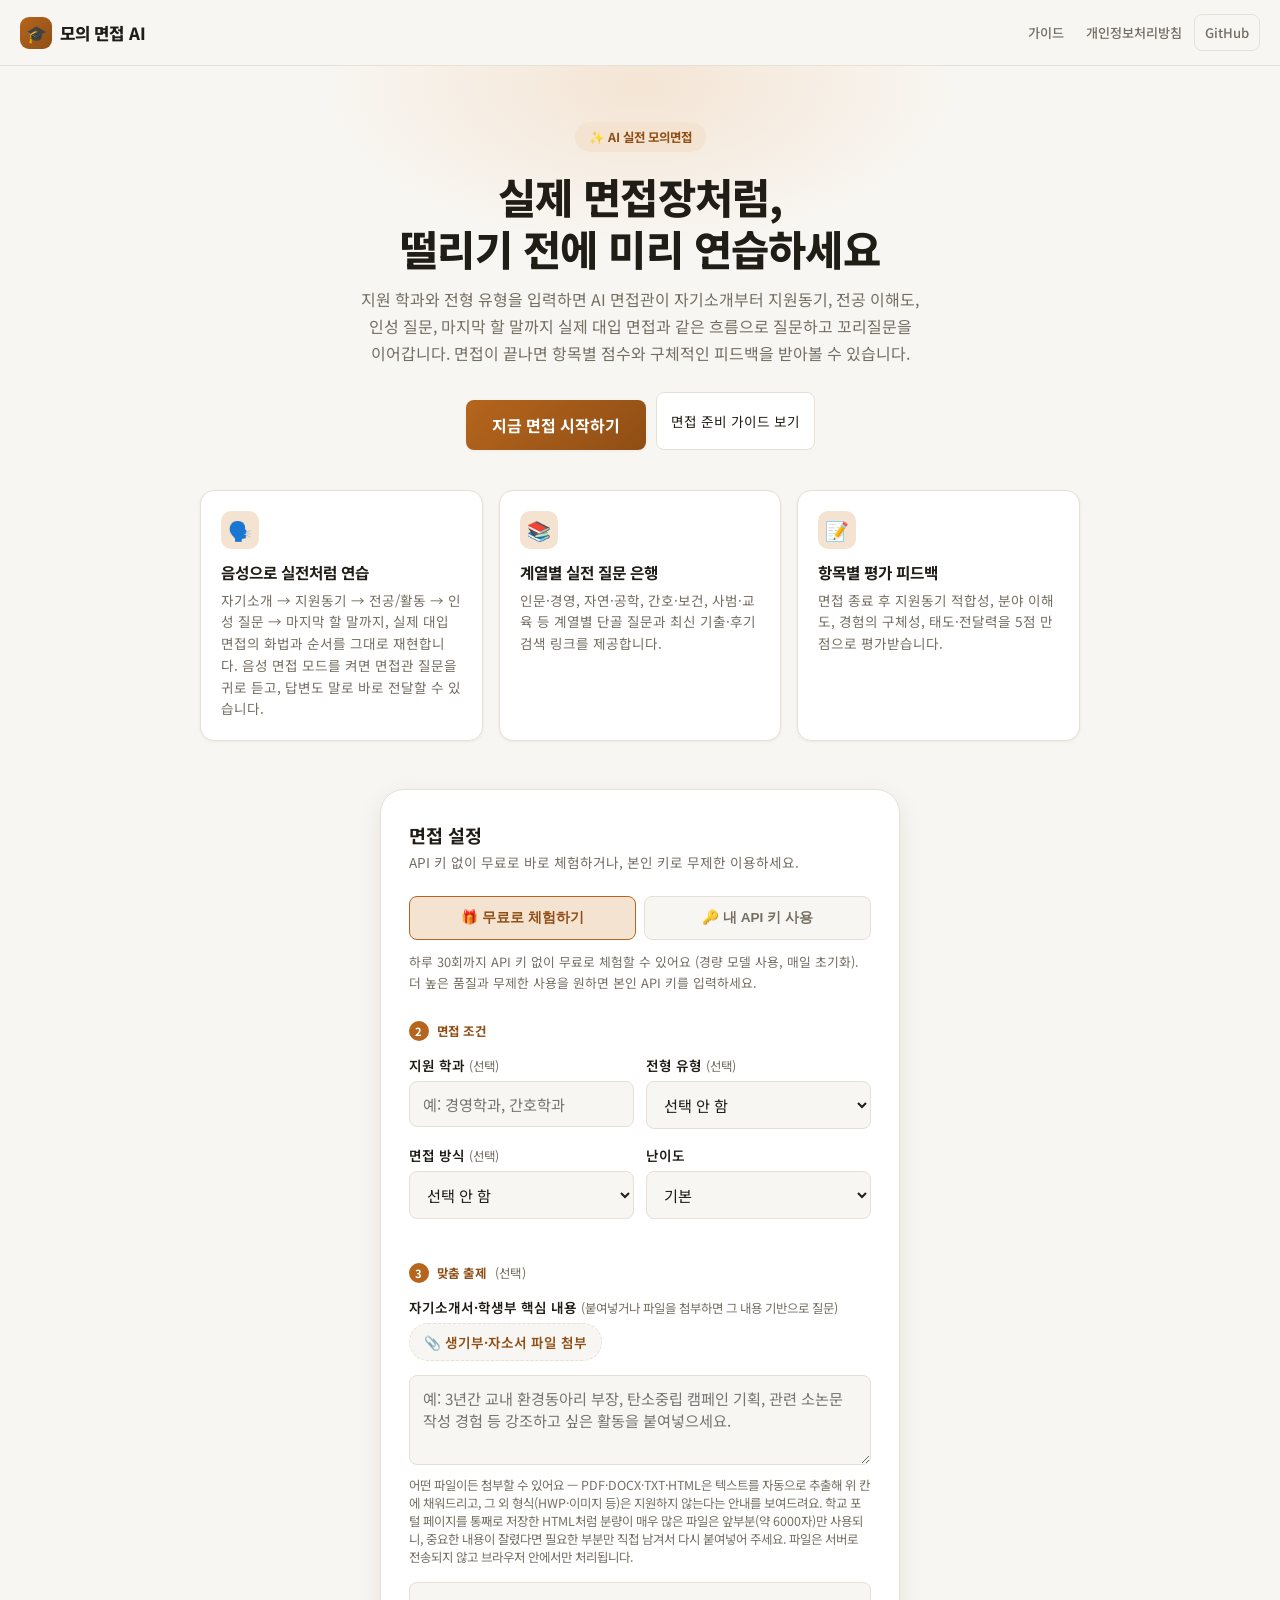
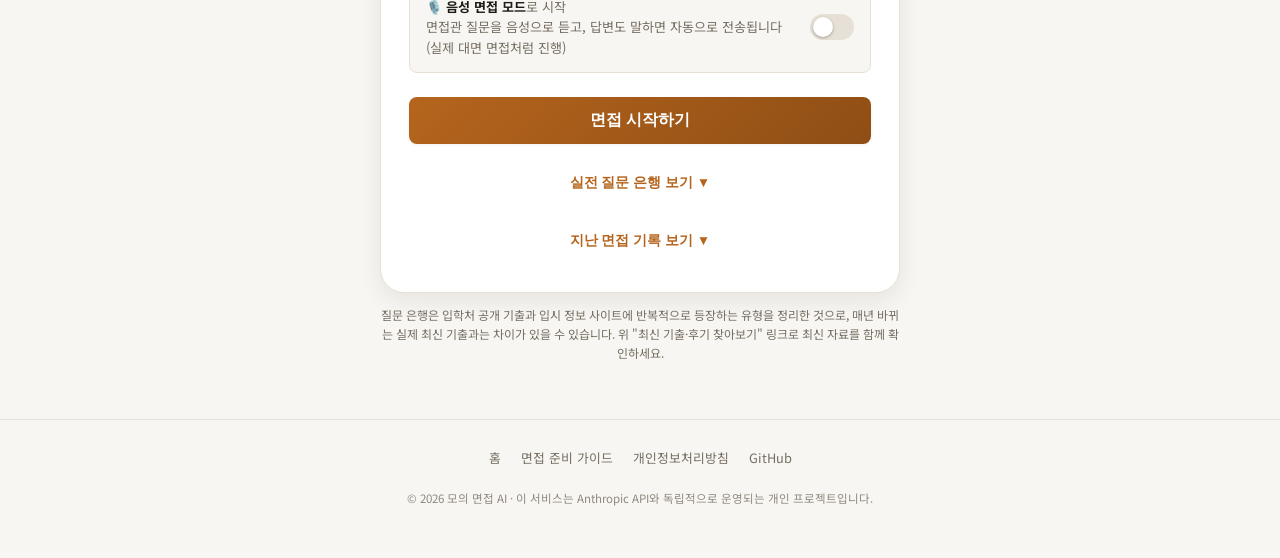
==== commit 461d5109: "HTML 파일 첨부 지원 추가 (학교 포털 저장 페이지 등) 나이스(NEIS) 등 학교 포털 페이지를 "다른 이름으로 저장"한 .html 파일을 실제로 테스트해보니, 기존에는 태그" ====
--- a/index.html
+++ b/index.html
@@ -137,7 +137,7 @@
             <span id="file-upload-status" class="file-upload-status"></span>
           </div>
           <textarea id="personal-info" rows="3" placeholder="예: 3년간 교내 환경동아리 부장, 탄소중립 캠페인 기획, 관련 소논문 작성 경험 등 강조하고 싶은 활동을 붙여넣으세요."></textarea>
-          <p class="field-help">어떤 파일이든 첨부할 수 있어요 — PDF·DOCX·TXT는 텍스트를 자동으로 추출해 위 칸에 채워드리고, 그 외 형식(HWP·이미지 등)은 지원하지 않는다는 안내를 보여드려요. 파일은 서버로 전송되지 않고 브라우저 안에서만 처리됩니다.</p>
+          <p class="field-help">어떤 파일이든 첨부할 수 있어요 — PDF·DOCX·TXT·HTML은 텍스트를 자동으로 추출해 위 칸에 채워드리고, 그 외 형식(HWP·이미지 등)은 지원하지 않는다는 안내를 보여드려요. 학교 포털 페이지를 통째로 저장한 HTML처럼 분량이 매우 많은 파일은 앞부분(약 6000자)만 사용되니, 중요한 내용이 잘렸다면 필요한 부분만 직접 남겨서 다시 붙여넣어 주세요. 파일은 서버로 전송되지 않고 브라우저 안에서만 처리됩니다.</p>
         </div>
 
         <label class="toggle-row" id="voice-mode-field" for="voice-mode-checkbox" hidden>
